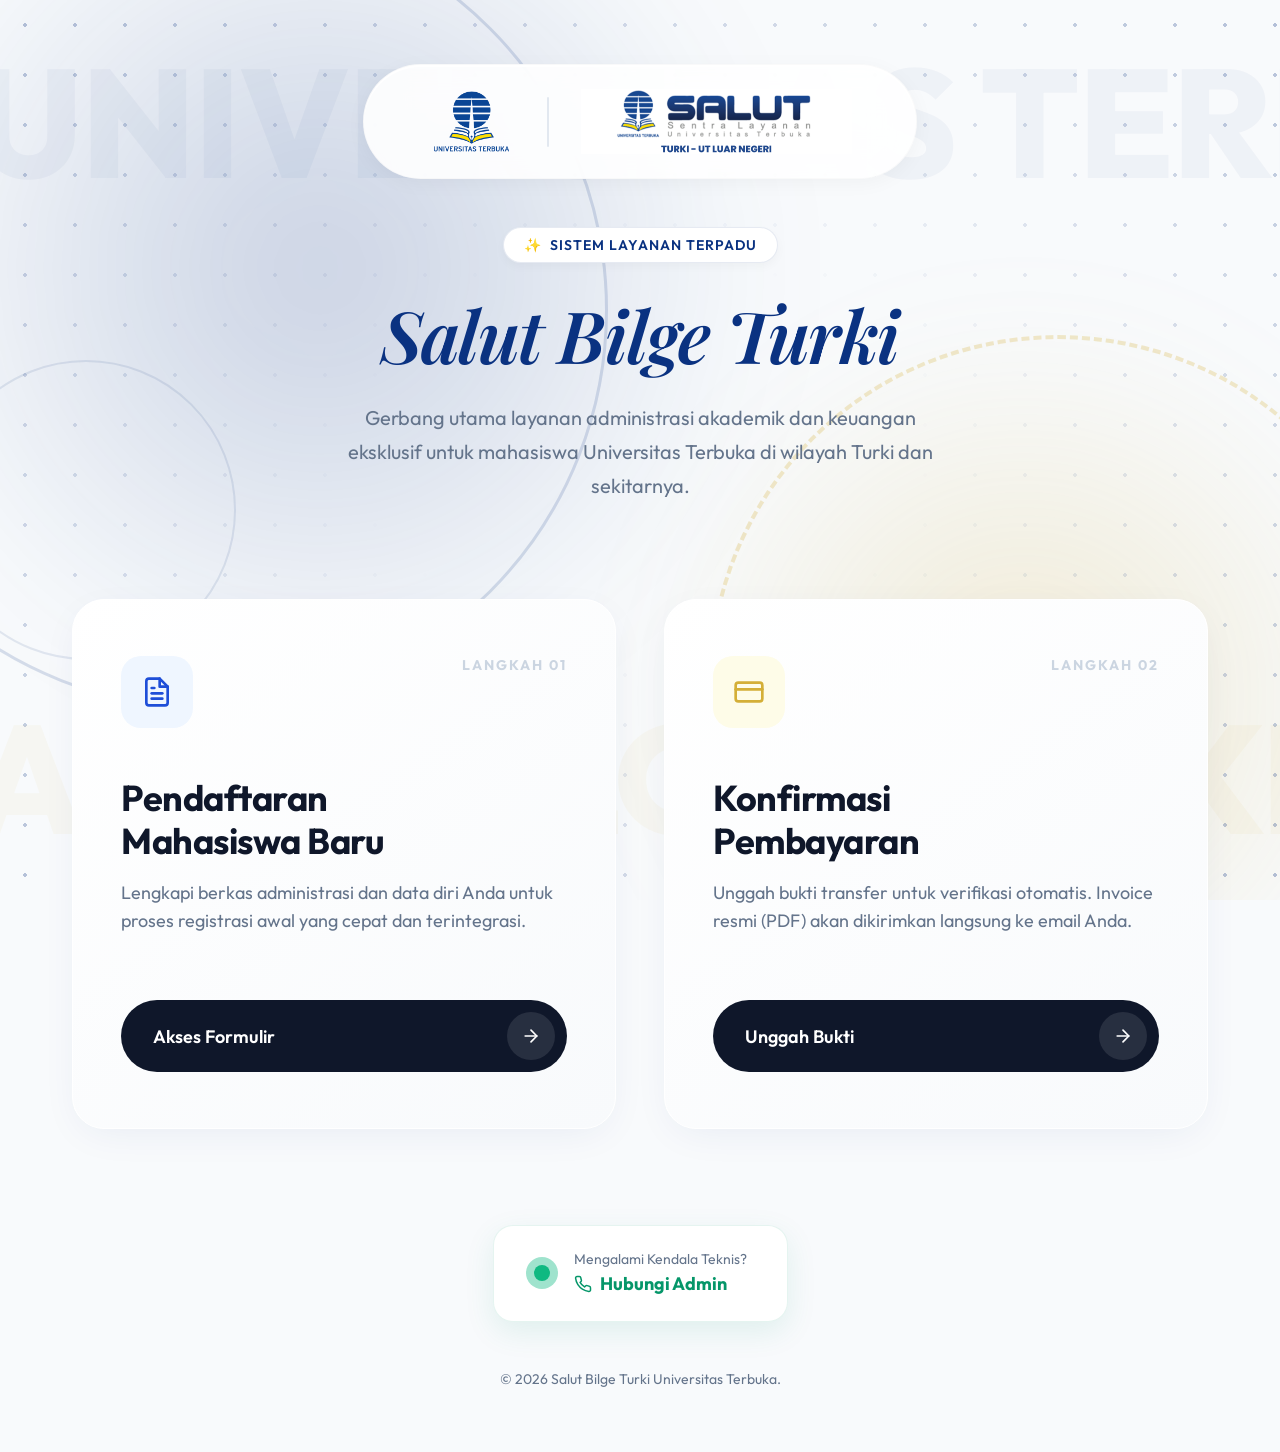
==== index.html @ 39d6faa9 "Add files via upload" ====
<!DOCTYPE html>
<html lang="id">
<head>
    <meta charset="UTF-8">
    <meta name="viewport" content="width=device-width, initial-scale=1.0">
    <title>Portal Layanan Premium - Salut Bilge Turki UT</title>
    <link rel="preconnect" href="https://fonts.googleapis.com">
    <link rel="preconnect" href="https://fonts.gstatic.com" crossorigin>
    <link href="https://fonts.googleapis.com/css2?family=Outfit:wght@300;400;500;600;700;800&family=Playfair+Display:ital,wght@0,600;1,600&display=swap" rel="stylesheet">
    <link rel="stylesheet" href="styles.css">
</head>
<body>
    <!-- Premium Circular Transition Overlay -->
    <div class="circular-transition" id="circularTransition"></div>
    <div class="transition-content" id="transitionContent">
        <img src="ut_logo.png" alt="Loading" class="transition-logo">
        <div class="transition-spinner"></div>
    </div>

    <!-- Animated Aurora Background -->
    <div class="aurora-bg">
        <div class="bg-grid"></div>
        
        <!-- Huge Background Typography -->
        <div class="watermark-text watermark-top">UNIVERSITAS TERBUKA</div>
        <div class="watermark-text watermark-bottom">SALUT BILGE TURKI</div>

        <div class="decor-circle-1"></div>
        <div class="decor-circle-2"></div>
        <div class="decor-circle-3"></div>
        <div class="aurora-1"></div>
        <div class="aurora-2"></div>
        <div class="noise-overlay"></div>
    </div>

    <div class="container">
        <header class="header-section">
            <div class="logo-pill">
                <img src="ut_logo.png" alt="Logo UT" class="logo">
                <div class="logo-divider"></div>
                <img src="salut_logo.png" alt="Logo Salut" class="logo">
            </div>
            
            <div class="title-wrapper">
                <div class="premium-badge">
                    <span class="sparkle">✨</span> Sistem Layanan Terpadu
                </div>
                <h1 class="main-title">
                    <span class="italic-serif">Salut Bilge Turki</span>
                </h1>
                <p class="subtitle">Gerbang utama layanan administrasi akademik dan keuangan eksklusif untuk mahasiswa Universitas Terbuka di wilayah Turki dan sekitarnya.</p>
            </div>
        </header>

        <main class="services-grid">
            <!-- Card 1: Pendaftaran -->
            <a href="pendaftaran/index.html" class="service-card group">
                <div class="card-bg"></div>
                <div class="card-content">
                    <div class="card-header">
                        <div class="icon-box icon-blue">
                            <svg xmlns="http://www.w3.org/2000/svg" width="32" height="32" viewBox="0 0 24 24" fill="none" stroke="currentColor" stroke-width="2" stroke-linecap="round" stroke-linejoin="round">
                                <path d="M14 2H6a2 2 0 0 0-2 2v16a2 2 0 0 0 2 2h12a2 2 0 0 0 2-2V8z"></path>
                                <polyline points="14 2 14 8 20 8"></polyline>
                                <line x1="16" y1="13" x2="8" y2="13"></line>
                                <line x1="16" y1="17" x2="8" y2="17"></line>
                                <polyline points="10 9 9 9 8 9"></polyline>
                            </svg>
                        </div>
                        <div class="step-label">Langkah 01</div>
                    </div>
                    
                    <h2 class="card-title">Pendaftaran<br>Mahasiswa Baru</h2>
                    <p class="card-desc">Lengkapi berkas administrasi dan data diri Anda untuk proses registrasi awal yang cepat dan terintegrasi.</p>
                    
                    <div class="btn-primary">
                        <span>Akses Formulir</span>
                        <div class="arrow-circle">
                            <svg xmlns="http://www.w3.org/2000/svg" width="20" height="20" viewBox="0 0 24 24" fill="none" stroke="currentColor" stroke-width="2" stroke-linecap="round" stroke-linejoin="round"><line x1="5" y1="12" x2="19" y2="12"></line><polyline points="12 5 19 12 12 19"></polyline></svg>
                        </div>
                    </div>
                </div>
            </a>

            <!-- Card 2: Pembayaran -->
            <a href="pembayaran/index.html" class="service-card group">
                <div class="card-bg"></div>
                <div class="card-content">
                    <div class="card-header">
                        <div class="icon-box icon-gold">
                            <svg xmlns="http://www.w3.org/2000/svg" width="32" height="32" viewBox="0 0 24 24" fill="none" stroke="currentColor" stroke-width="2" stroke-linecap="round" stroke-linejoin="round">
                                <rect x="2" y="5" width="20" height="14" rx="2"></rect>
                                <line x1="2" y1="10" x2="22" y2="10"></line>
                            </svg>
                        </div>
                        <div class="step-label">Langkah 02</div>
                    </div>
                    
                    <h2 class="card-title">Konfirmasi<br>Pembayaran</h2>
                    <p class="card-desc">Unggah bukti transfer untuk verifikasi otomatis. Invoice resmi (PDF) akan dikirimkan langsung ke email Anda.</p>
                    
                    <div class="btn-primary">
                        <span>Unggah Bukti</span>
                        <div class="arrow-circle">
                            <svg xmlns="http://www.w3.org/2000/svg" width="20" height="20" viewBox="0 0 24 24" fill="none" stroke="currentColor" stroke-width="2" stroke-linecap="round" stroke-linejoin="round"><line x1="5" y1="12" x2="19" y2="12"></line><polyline points="12 5 19 12 12 19"></polyline></svg>
                        </div>
                    </div>
                </div>
            </a>
        </main>

        <footer class="footer">
            <div class="wa-support-box">
                <div class="pulse-ring"></div>
                <div class="wa-text">
                    <p class="wa-title">Mengalami Kendala Teknis?</p>
                    <a href="https://wa.me/6282246550891" target="_blank" class="wa-link">
                        <svg xmlns="http://www.w3.org/2000/svg" width="18" height="18" viewBox="0 0 24 24" fill="none" stroke="currentColor" stroke-width="2" stroke-linecap="round" stroke-linejoin="round"><path d="M22 16.92v3a2 2 0 0 1-2.18 2 19.79 19.79 0 0 1-8.63-3.07 19.5 19.5 0 0 1-6-6 19.79 19.79 0 0 1-3.07-8.67A2 2 0 0 1 4.11 2h3a2 2 0 0 1 2 1.72 12.84 12.84 0 0 0 .7 2.81 2 2 0 0 1-.45 2.11L8.09 9.91a16 16 0 0 0 6 6l1.27-1.27a2 2 0 0 1 2.11-.45 12.84 12.84 0 0 0 2.81.7A2 2 0 0 1 22 16.92z"></path></svg>
                        Hubungi Admin
                    </a>
                </div>
            </div>
            <p>&copy; 2026 Salut Bilge Turki Universitas Terbuka.</p>
        </footer>
    </div>
    
    <script src="script.js"></script>
</body>
</html>
---- styles.css ----
:root {
    --primary: #0A3281;
    --primary-light: #1E4ED8;
    --gold: #D4AF37;
    --gold-light: #FDE047;
    --bg-main: #F8FAFC;
    --bg-surface: #FFFFFF;
    --text-dark: #0F172A;
    --text-muted: #64748B;
    --border: rgba(10, 50, 129, 0.1);
    --shadow-soft: 0 10px 40px -10px rgba(10, 50, 129, 0.08);
    --shadow-strong: 0 20px 40px -10px rgba(10, 50, 129, 0.15);
}

* {
    margin: 0;
    padding: 0;
    box-sizing: border-box;
}

body {
    font-family: 'Outfit', sans-serif;
    background-color: var(--bg-main);
    color: var(--text-dark);
    min-height: 100vh;
    display: flex;
    flex-direction: column;
    align-items: center;
    position: relative;
    overflow-x: hidden;
}

/* Beautiful Abstract Background */
.aurora-bg {
    position: fixed;
    top: 0;
    left: 0;
    width: 100vw;
    height: 100vh;
    z-index: -1;
    overflow: hidden;
    background: #F8FAFC;
}

/* Abstract Dot Grid */
.bg-grid {
    position: absolute;
    top: 0;
    left: 0;
    width: 100vw;
    height: 100vh;
    background-image: radial-gradient(rgba(10, 50, 129, 0.3) 2px, transparent 2px);
    background-size: 50px 50px;
    z-index: 1;
    mask-image: radial-gradient(ellipse at center, transparent 30%, black 100%);
    -webkit-mask-image: radial-gradient(ellipse at center, transparent 30%, black 100%);
}

/* Huge Watermark Typography */
.watermark-text {
    position: absolute;
    font-size: 12vw;
    font-weight: 800;
    white-space: nowrap;
    pointer-events: none;
    z-index: 0;
    line-height: 1;
    font-family: 'Outfit', sans-serif;
    letter-spacing: -2px;
}

.watermark-top {
    top: 5%;
    left: -2%;
    color: rgba(10, 50, 129, 0.04);
}

.watermark-bottom {
    bottom: 5%;
    right: -2%;
    color: rgba(212, 175, 55, 0.05);
}

/* Geometric Lines */
.decor-circle-1 {
    position: absolute;
    top: -10%;
    left: -15%;
    width: 800px;
    height: 800px;
    border: 3px solid rgba(10, 50, 129, 0.15);
    border-radius: 50%;
    z-index: 0;
}

.decor-circle-2 {
    position: absolute;
    bottom: -15%;
    right: -10%;
    width: 700px;
    height: 700px;
    border: 4px dashed rgba(212, 175, 55, 0.25);
    border-radius: 50%;
    z-index: 0;
    animation: spinSlow 60s linear infinite;
}

.decor-circle-3 {
    position: absolute;
    top: 40%;
    left: -5%;
    width: 300px;
    height: 300px;
    border: 2px solid rgba(10, 50, 129, 0.1);
    border-radius: 50%;
    z-index: 0;
}

.aurora-1 {
    position: absolute;
    top: -20%;
    left: -10%;
    width: 70vw;
    height: 70vw;
    background: radial-gradient(circle, rgba(10,50,129,0.2) 0%, rgba(255,255,255,0) 70%);
    filter: blur(60px);
    animation: drift 25s ease-in-out infinite alternate;
}

.aurora-2 {
    position: absolute;
    bottom: -20%;
    right: -10%;
    width: 60vw;
    height: 60vw;
    background: radial-gradient(circle, rgba(212,175,55,0.2) 0%, rgba(255,255,255,0) 70%);
    filter: blur(60px);
    animation: drift 20s ease-in-out infinite alternate-reverse;
}

@keyframes drift {
    0% { transform: translate(0, 0) scale(1); }
    100% { transform: translate(10%, 10%) scale(1.1); }
}

@keyframes spinSlow {
    to { transform: rotate(360deg); }
}

.container {
    width: 100%;
    max-width: 1200px;
    padding: 4rem 2rem;
    display: flex;
    flex-direction: column;
    align-items: center;
}

/* Premium Header */
.header-section {
    text-align: center;
    margin-bottom: 6rem;
    display: flex;
    flex-direction: column;
    align-items: center;
    animation: slideDown 1s cubic-bezier(0.16, 1, 0.3, 1);
}

@keyframes slideDown {
    from { opacity: 0; transform: translateY(-30px); }
    to { opacity: 1; transform: translateY(0); }
}

.logo-pill {
    display: flex;
    align-items: center;
    justify-content: center;
    gap: 2rem;
    background: rgba(255, 255, 255, 0.9);
    padding: 1.5rem 4rem;
    border-radius: 100px;
    box-shadow: 0 4px 20px rgba(0,0,0,0.04), inset 0 2px 0 rgba(255,255,255,1);
    border: 1px solid rgba(0,0,0,0.02);
    backdrop-filter: blur(20px);
    margin-bottom: 3rem;
    transition: transform 0.3s ease, box-shadow 0.3s ease;
}

.logo-pill:hover {
    transform: translateY(-5px);
    box-shadow: 0 10px 30px rgba(10,50,129,0.1), inset 0 2px 0 rgba(255,255,255,1);
}

.logo {
    height: 65px;
    object-fit: contain;
}

.logo-divider {
    width: 2px;
    height: 50px;
    background: #E2E8F0;
    border-radius: 2px;
}

.title-wrapper {
    max-width: 800px;
}

.premium-badge {
    display: inline-flex;
    align-items: center;
    gap: 0.5rem;
    padding: 0.5rem 1.25rem;
    background: #FFFFFF;
    color: var(--primary);
    border: 1px solid var(--border);
    border-radius: 100px;
    font-size: 0.875rem;
    font-weight: 600;
    letter-spacing: 1px;
    text-transform: uppercase;
    margin-bottom: 2rem;
    box-shadow: 0 4px 10px rgba(0,0,0,0.03);
}

.main-title {
    font-size: 4.5rem;
    font-weight: 800;
    line-height: 1.1;
    margin-bottom: 1.5rem;
    color: var(--primary);
    letter-spacing: -1.5px;
}

.italic-serif {
    font-family: 'Playfair Display', serif;
    font-style: italic;
    color: var(--primary);
    font-weight: 600;
}

.subtitle {
    font-size: 1.25rem;
    color: var(--text-muted);
    line-height: 1.7;
    max-width: 600px;
    margin: 0 auto;
    font-weight: 400;
}

/* Services Grid */
.services-grid {
    display: grid;
    grid-template-columns: repeat(2, 1fr);
    gap: 3rem;
    width: 100%;
    margin-bottom: 4rem;
}

.service-card {
    position: relative;
    text-decoration: none;
    background: var(--bg-surface);
    border-radius: 32px;
    padding: 3.5rem 3rem;
    display: flex;
    flex-direction: column;
    box-shadow: var(--shadow-soft);
    transition: all 0.5s cubic-bezier(0.16, 1, 0.3, 1);
    border: 1px solid #FFFFFF;
    overflow: hidden;
    animation: fadeUp 1s cubic-bezier(0.16, 1, 0.3, 1) 0.2s backwards;
}

.service-card:nth-child(2) {
    animation-delay: 0.4s;
}

@keyframes fadeUp {
    from { opacity: 0; transform: translateY(40px); }
    to { opacity: 1; transform: translateY(0); }
}

.card-bg {
    position: absolute;
    top: 0;
    left: 0;
    width: 100%;
    height: 100%;
    background: linear-gradient(145deg, rgba(255,255,255,1) 0%, rgba(248,250,252,1) 100%);
    z-index: 0;
}

.card-content {
    position: relative;
    z-index: 1;
    display: flex;
    flex-direction: column;
    height: 100%;
}

.service-card:hover {
    transform: translateY(-15px) scale(1.02);
    box-shadow: var(--shadow-strong);
}

.card-header {
    display: flex;
    justify-content: space-between;
    align-items: flex-start;
    margin-bottom: 3rem;
}

.icon-box {
    width: 72px;
    height: 72px;
    border-radius: 20px;
    display: flex;
    align-items: center;
    justify-content: center;
    transition: transform 0.4s cubic-bezier(0.16, 1, 0.3, 1);
}

.icon-blue {
    background: #EFF6FF;
    color: var(--primary-light);
}

.icon-gold {
    background: #FEFCE8;
    color: var(--gold);
}

.service-card:hover .icon-box {
    transform: scale(1.1) rotate(5deg);
}

.step-label {
    font-size: 0.875rem;
    font-weight: 700;
    color: #CBD5E1;
    text-transform: uppercase;
    letter-spacing: 2px;
}

.card-title {
    font-size: 2.25rem;
    font-weight: 700;
    color: var(--text-dark);
    margin-bottom: 1rem;
    line-height: 1.2;
    letter-spacing: -0.5px;
}

.card-desc {
    color: var(--text-muted);
    font-size: 1.125rem;
    line-height: 1.6;
    margin-bottom: 4rem;
    flex-grow: 1;
}

.btn-primary {
    display: inline-flex;
    align-items: center;
    justify-content: space-between;
    background: var(--text-dark);
    color: #FFFFFF;
    padding: 0.75rem 0.75rem 0.75rem 2rem;
    border-radius: 100px;
    font-weight: 600;
    font-size: 1.125rem;
    transition: all 0.3s ease;
}

.service-card:hover .btn-primary {
    background: var(--primary);
    padding-left: 2.5rem;
}

.arrow-circle {
    width: 48px;
    height: 48px;
    background: rgba(255,255,255,0.1);
    border-radius: 50%;
    display: flex;
    align-items: center;
    justify-content: center;
    transition: all 0.3s ease;
}

.service-card:hover .arrow-circle {
    background: #FFFFFF;
    color: var(--primary);
    transform: translateX(5px);
}

/* Footer & WhatsApp Support */
.footer {
    width: 100%;
    text-align: center;
    padding-top: 2rem;
    color: var(--text-muted);
    font-size: 0.875rem;
    animation: fadeUp 1s ease-out 0.6s backwards;
    display: flex;
    flex-direction: column;
    align-items: center;
    gap: 3rem;
}

.wa-support-box {
    display: flex;
    align-items: center;
    gap: 1.5rem;
    background: #FFFFFF;
    padding: 1.5rem 2.5rem;
    border-radius: 20px;
    box-shadow: 0 10px 30px rgba(5, 150, 105, 0.1);
    border: 1px solid rgba(5, 150, 105, 0.1);
    transition: transform 0.3s ease, box-shadow 0.3s ease;
}

.wa-support-box:hover {
    transform: translateY(-5px);
    box-shadow: 0 15px 40px rgba(5, 150, 105, 0.15);
}

.pulse-ring {
    width: 16px;
    height: 16px;
    background: #10B981;
    border-radius: 50%;
    position: relative;
}

.pulse-ring::after {
    content: '';
    position: absolute;
    top: -50%;
    left: -50%;
    width: 200%;
    height: 200%;
    border-radius: 50%;
    background: rgba(16, 185, 129, 0.4);
    animation: pulse 2s infinite cubic-bezier(0.66, 0, 0, 1);
}

@keyframes pulse {
    0% { transform: scale(0.5); opacity: 1; }
    100% { transform: scale(2); opacity: 0; }
}

.wa-text {
    text-align: left;
}

.wa-title {
    font-size: 0.875rem;
    color: var(--text-muted);
    margin-bottom: 0.25rem;
}

.wa-link {
    display: inline-flex;
    align-items: center;
    gap: 0.5rem;
    color: #059669;
    font-weight: 700;
    font-size: 1.125rem;
    text-decoration: none;
    transition: color 0.2s ease;
}

.wa-link:hover {
    color: #047857;
}

/* Circular Reveal Transition */
.circular-transition {
    position: fixed;
    top: 50%;
    left: 50%;
    width: 0;
    height: 0;
    background: var(--primary);
    border-radius: 50%;
    pointer-events: none;
    z-index: 9998;
    transform: translate(-50%, -50%);
    transition: width 0.8s cubic-bezier(0.76, 0, 0.24, 1), height 0.8s cubic-bezier(0.76, 0, 0.24, 1);
}

.circular-transition.active {
    /* Dimensions are set by JS */
}

.transition-content {
    position: fixed;
    top: 0;
    left: 0;
    width: 100vw;
    height: 100vh;
    z-index: 9999;
    pointer-events: none;
    display: flex;
    flex-direction: column;
    align-items: center;
    justify-content: center;
    gap: 2rem;
    opacity: 0;
    transition: opacity 0.4s ease;
    transition-delay: 0.3s;
}

.transition-content.active {
    opacity: 1;
}

.transition-logo {
    height: 80px;
    filter: drop-shadow(0 4px 20px rgba(0,0,0,0.3));
    animation: float 3s ease-in-out infinite;
}

.transition-spinner {
    width: 40px;
    height: 40px;
    border: 3px solid rgba(255,255,255,0.2);
    border-radius: 50%;
    border-top-color: #fff;
    animation: spin 1s linear infinite;
}

@keyframes spin {
    to { transform: rotate(360deg); }
}

/* Responsive */
@media (max-width: 900px) {
    .services-grid {
        grid-template-columns: 1fr;
        gap: 2rem;
    }
    
    .main-title {
        font-size: 3rem;
    }
    
    .logo-pill {
        padding: 1rem 2rem;
        gap: 1.5rem;
    }
    
    .logo {
        height: 45px;
    }
    
    .logo-divider {
        height: 35px;
    }
    
    .wa-support-box {
        padding: 1.25rem 1.5rem;
    }
}
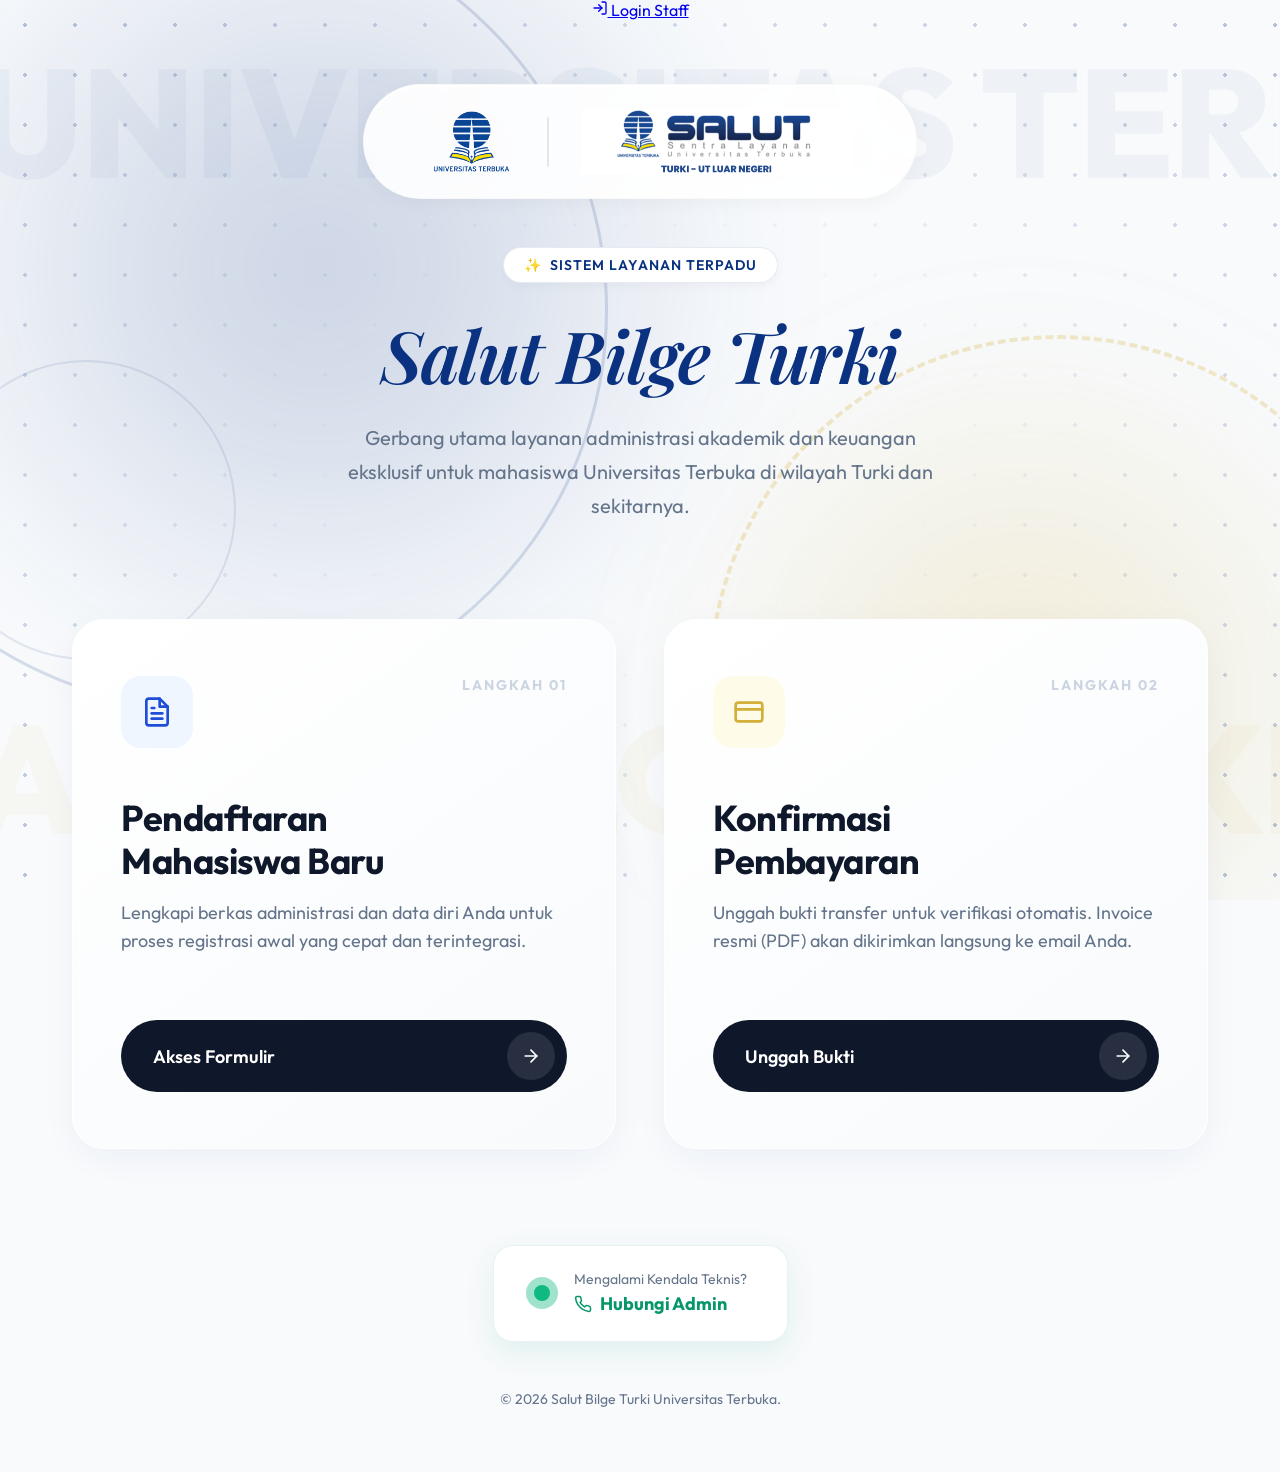
==== commit 21712ba7: "Add files via upload" ====
--- a/index.html
+++ b/index.html
@@ -31,6 +31,13 @@
         <div class="aurora-1"></div>
         <div class="aurora-2"></div>
         <div class="noise-overlay"></div>
+    </div>
+
+    <div class="top-nav">
+        <a href="https://buku-kas-salut.vercel.app" class="staff-login-btn">
+            <svg xmlns="http://www.w3.org/2000/svg" width="16" height="16" viewBox="0 0 24 24" fill="none" stroke="currentColor" stroke-width="2" stroke-linecap="round" stroke-linejoin="round"><path d="M15 3h4a2 2 0 0 1 2 2v14a2 2 0 0 1-2 2h-4"></path><polyline points="10 17 15 12 10 7"></polyline><line x1="15" y1="12" x2="3" y2="12"></line></svg>
+            Login Staff
+        </a>
     </div>
 
     <div class="container">
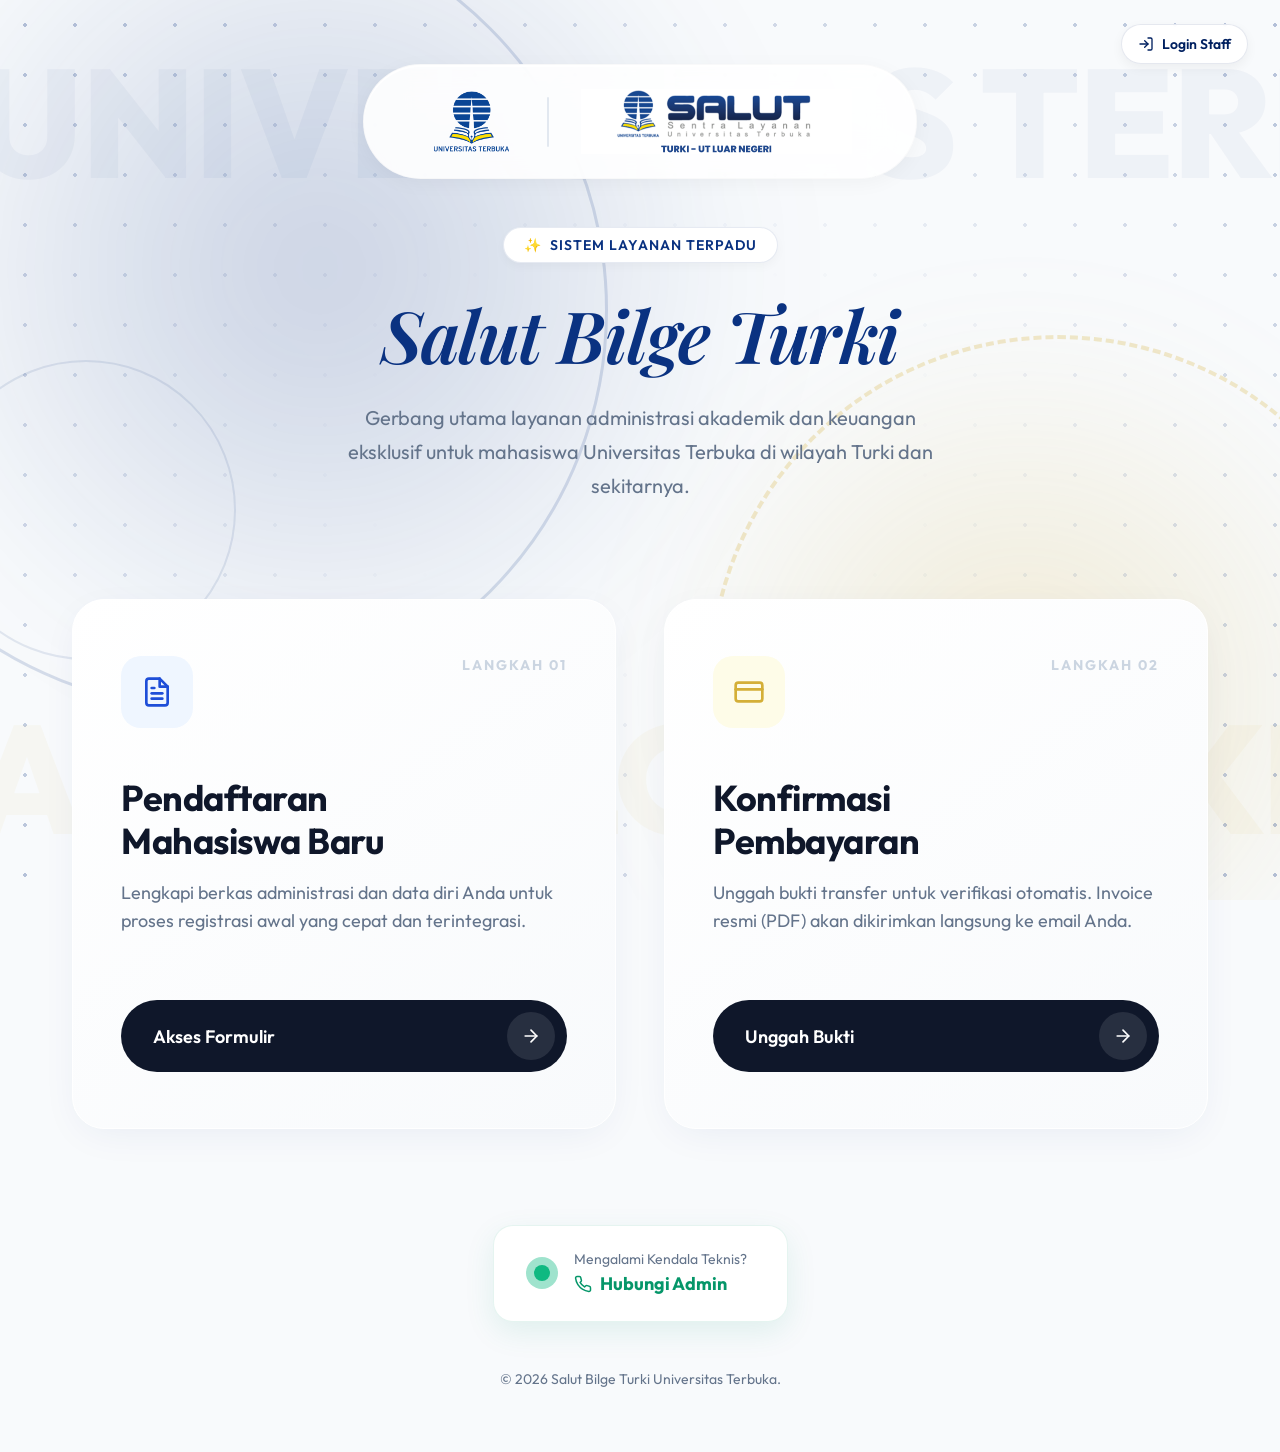
==== commit 1577bcaa: "Add files via upload" ====
--- a/index.html
+++ b/index.html
@@ -34,7 +34,7 @@
     </div>
 
     <div class="top-nav">
-        <a href="https://buku-kas-salut.vercel.app" class="staff-login-btn">
+        <a href="https://login-staff.vercel.app/" class="staff-login-btn">
             <svg xmlns="http://www.w3.org/2000/svg" width="16" height="16" viewBox="0 0 24 24" fill="none" stroke="currentColor" stroke-width="2" stroke-linecap="round" stroke-linejoin="round"><path d="M15 3h4a2 2 0 0 1 2 2v14a2 2 0 0 1-2 2h-4"></path><polyline points="10 17 15 12 10 7"></polyline><line x1="15" y1="12" x2="3" y2="12"></line></svg>
             Login Staff
         </a>
--- a/styles.css
+++ b/styles.css
@@ -565,3 +565,50 @@
         padding: 1.25rem 1.5rem;
     }
 }
+
+/* =========================================
+   Staff Login Nav
+   ========================================= */
+.top-nav {
+    position: absolute;
+    top: 24px;
+    right: 32px;
+    z-index: 100;
+}
+.staff-login-btn {
+    display: flex;
+    align-items: center;
+    gap: 8px;
+    padding: 10px 16px;
+    background: rgba(255, 255, 255, 0.9);
+    border: 1px solid rgba(0, 32, 96, 0.1);
+    border-radius: 50px;
+    color: #002060;
+    font-weight: 600;
+    font-size: 14px;
+    text-decoration: none;
+    backdrop-filter: blur(10px);
+    box-shadow: 0 4px 12px rgba(0,0,0,0.05);
+    transition: all 0.3s ease;
+}
+.staff-login-btn:hover {
+    transform: translateY(-2px);
+    box-shadow: 0 8px 16px rgba(0,32,96,0.15);
+    background: #002060;
+    color: white;
+}
+
+@media (max-width: 768px) {
+    .top-nav {
+        top: 16px;
+        right: 16px;
+    }
+    .staff-login-btn {
+        padding: 8px 12px;
+        font-size: 12px;
+    }
+    .staff-login-btn svg {
+        width: 14px;
+        height: 14px;
+    }
+}
